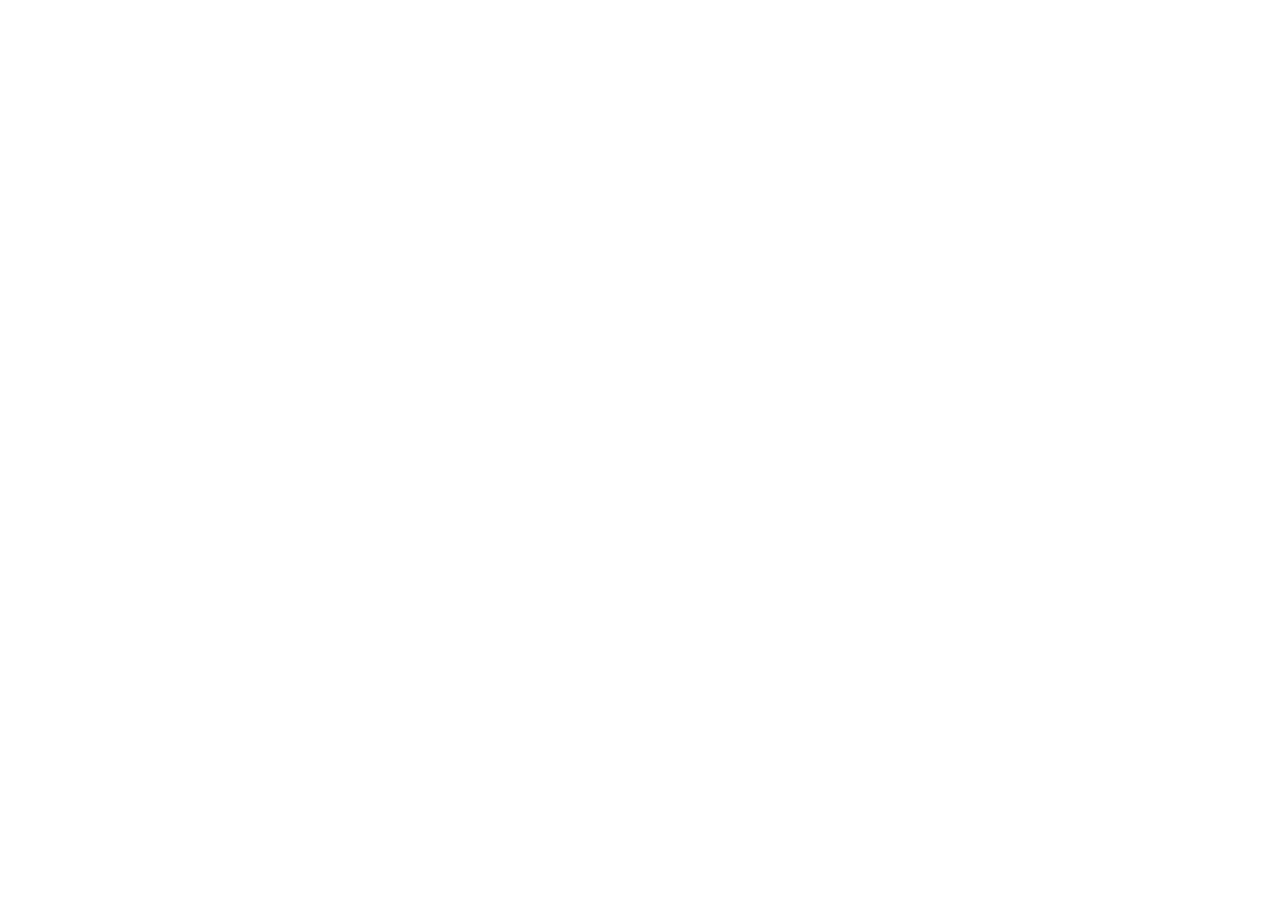
==== destinations.html @ 0dde1afb "Add files via upload" ====
<!doctype html>
<html lang="fr" dir="ltr">
<head>
<meta charset="utf-8">
<meta name="viewport" content="width=device-width,initial-scale=1">
<title>RIHAL NOUR – رحال نور</title>
<meta name="description" content="RIHAL NOUR, agence de voyages à Oujda (Maroc) : billetterie aérienne, voyages organisés, Omra, hôtels et séjours. Le monde à votre portée.">
<meta name="theme-color" content="#123C46">
<link rel="icon" href="images/favicon.svg" type="image/svg+xml">
<link rel="preconnect" href="https://fonts.googleapis.com">
<link rel="preconnect" href="https://fonts.gstatic.com" crossorigin>
<link href="https://fonts.googleapis.com/css2?family=Amiri:wght@400;700&family=Figtree:wght@400;500;600;700&family=Fraunces:opsz,wght@9..144,500;9..144,600&family=Tajawal:wght@400;500;700&display=swap" rel="stylesheet">
<link rel="stylesheet" href="css/style.css">
</head>
<body data-page="dest" data-title="t_dest">
<div id="hdr"></div>
<main id="main">
<section class="phead dark"><div class="wrap"><h1 data-i18n="ds_h"></h1><p data-i18n="ds_p"></p></div></section>
<section class="sec">
  <div class="wrap"><div class="tiles" data-render="dest"></div></div>
</section>
<section class="sec sec-alt">
  <div class="wrap">
    <div class="sec-head"><h2 data-i18n="gal_h"></h2><p data-i18n="gal_p"></p></div>
    <div class="gallery" data-render="gallery"></div>
  </div>
</section>
<section class="cta dark" data-render="cta"></section>
</main>
<div id="ftr"></div>
<script src="js/config.js"></script>
<script src="js/i18n.js"></script>
<script src="js/main.js"></script>
</body>
</html>
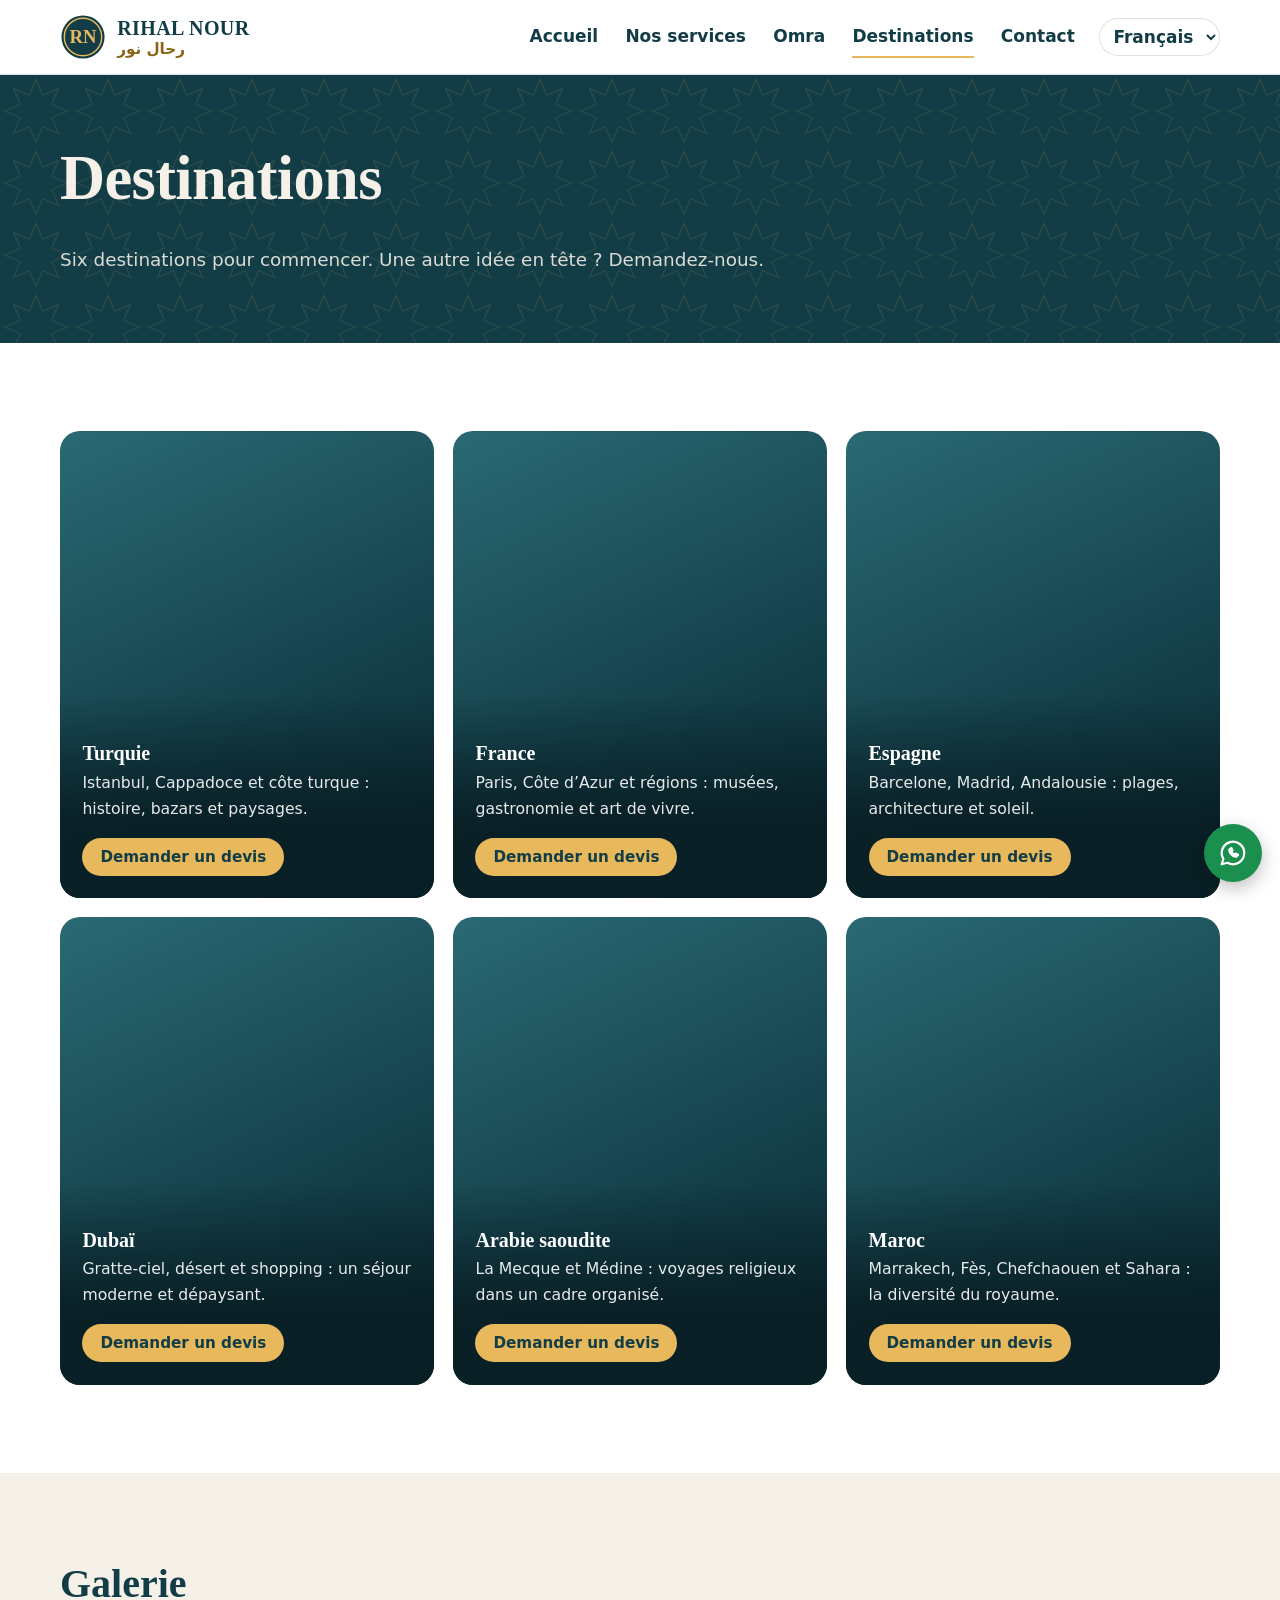
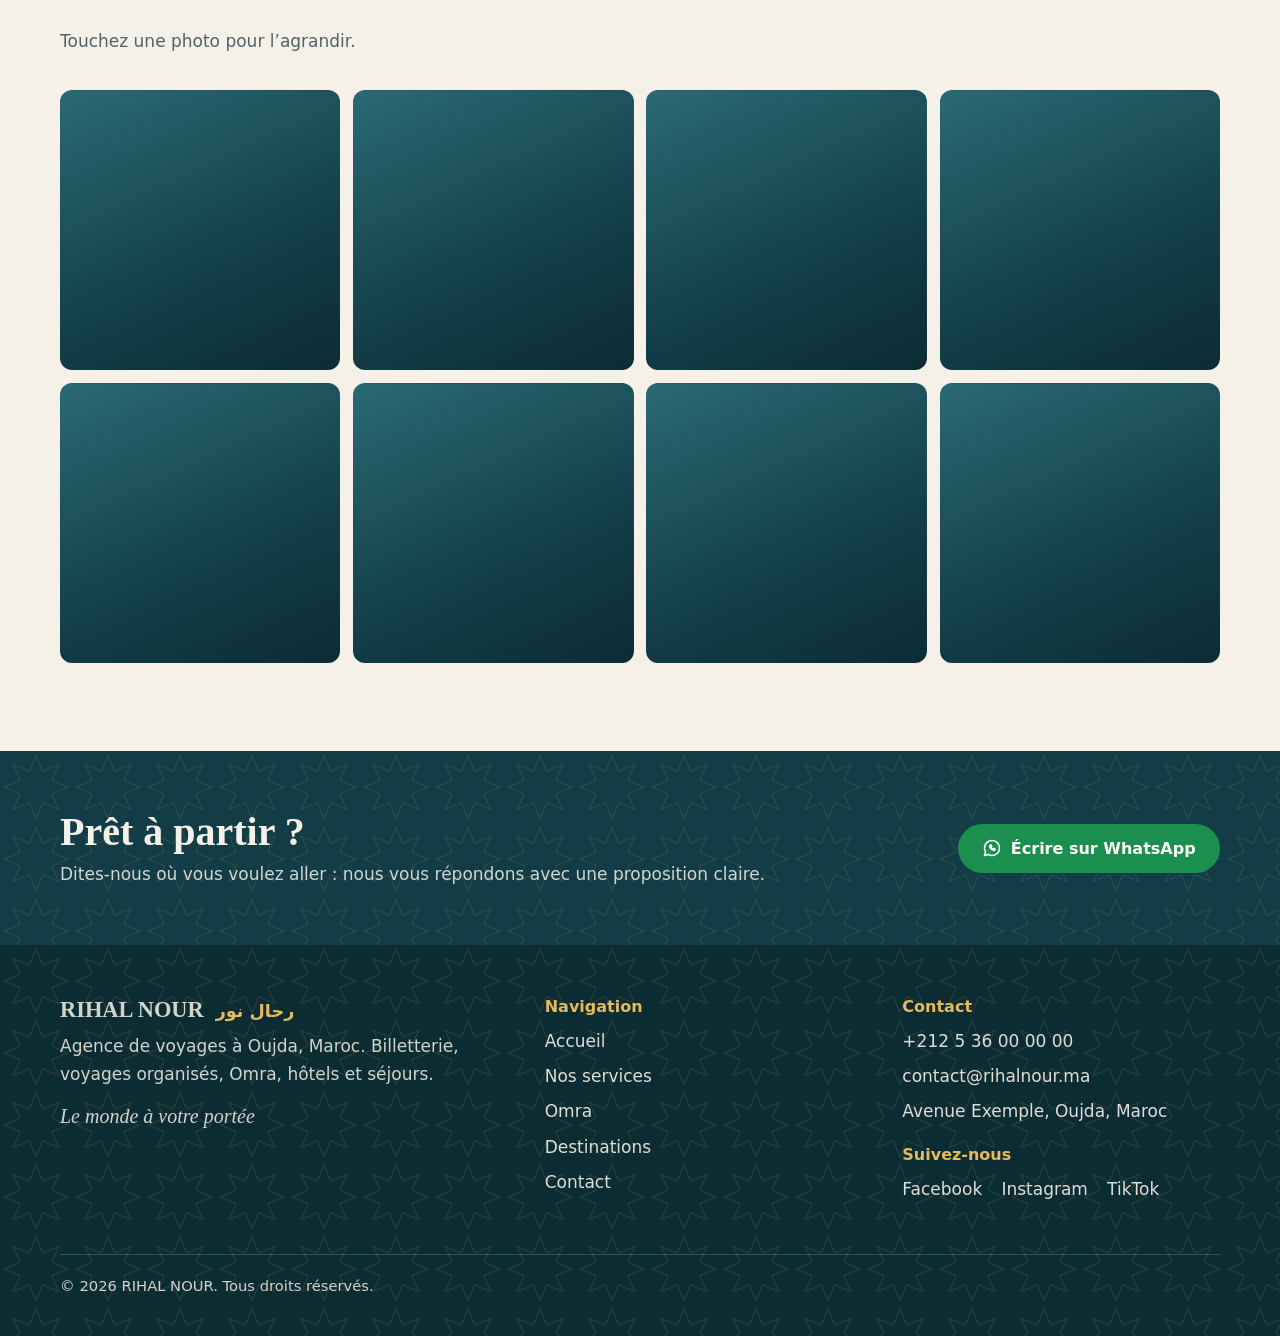
==== commit a5e9eb30: "Update destinations.html" ====
--- a/destinations.html
+++ b/destinations.html
@@ -10,7 +10,7 @@
 <link rel="preconnect" href="https://fonts.googleapis.com">
 <link rel="preconnect" href="https://fonts.gstatic.com" crossorigin>
 <link href="https://fonts.googleapis.com/css2?family=Amiri:wght@400;700&family=Figtree:wght@400;500;600;700&family=Fraunces:opsz,wght@9..144,500;9..144,600&family=Tajawal:wght@400;500;700&display=swap" rel="stylesheet">
-<link rel="stylesheet" href="css/style.css">
+<link rel="stylesheet" href="style.css">
 </head>
 <body data-page="dest" data-title="t_dest">
 <div id="hdr"></div>
@@ -28,8 +28,8 @@
 <section class="cta dark" data-render="cta"></section>
 </main>
 <div id="ftr"></div>
-<script src="js/config.js"></script>
-<script src="js/i18n.js"></script>
-<script src="js/main.js"></script>
+<script src="config.js"></script>
+<script src="i18n.js"></script>
+<script src="main.js"></script>
 </body>
 </html>
--- a/style.css
+++ b/style.css
@@ -0,0 +1,220 @@
+/* RIHAL NOUR – feuille de style unique
+   Motif signature : l’arche (mihrab) reprise de la bannière de l’agence. */
+:root{
+  --blue:#123C46;--blue-2:#0c2c34;--gold:#E7B85C;--gold-d:#8a6416;--beige:#F5F1E8;--white:#fff;
+  --ink:#15292e;--muted:#4f6469;--line:rgba(18,60,70,.15);
+  --g:linear-gradient(155deg,#2a6a74,#123C46 65%,#0c2c34);
+  --fd:"Fraunces","Amiri",Georgia,serif;--fb:"Figtree","Tajawal",system-ui,-apple-system,"Segoe UI",sans-serif;
+  --pat:url("data:image/svg+xml,%3Csvg xmlns='http://www.w3.org/2000/svg' width='72' height='72' viewBox='0 0 64 64'%3E%3Cpath d='M32 4l6 14 14-6-6 14 14 6-14 6 6 14-14-6-6 14-6-14-14 6 6-14-14-6 14-6-6-14 14 6z' fill='none' stroke='%23E7B85C' stroke-opacity='.13'/%3E%3C/svg%3E");
+}
+*,*::before,*::after{box-sizing:border-box}
+html{scroll-behavior:smooth}
+body{margin:0;font:400 1.0625rem/1.65 var(--fb);color:var(--ink);background:var(--white);-webkit-font-smoothing:antialiased}
+[dir=rtl] body{line-height:1.85}
+a{color:inherit}
+img,svg{max-width:100%}
+h1,h2,h3{font-family:var(--fd);font-weight:600;line-height:1.15;margin:0 0 .5em;color:var(--blue)}
+h1{font-size:clamp(2.2rem,5.4vw,3.9rem);letter-spacing:-.01em}
+h2{font-size:clamp(1.7rem,3.2vw,2.5rem)}
+h3{font-size:1.25rem}
+p{margin:0 0 1em}
+:focus-visible{outline:3px solid var(--blue);outline-offset:3px}
+.dark :focus-visible,.fab:focus-visible{outline-color:var(--gold)}
+.dark{color:var(--beige);background:var(--blue) var(--pat)}
+.dark h1,.dark h2,.dark h3{color:var(--beige)}
+.wrap{width:min(1160px,100% - 2.5rem);margin-inline:auto}
+.skip{position:absolute;inset-inline-start:1rem;top:-4rem;background:var(--gold);color:var(--blue);padding:.6rem 1rem;border-radius:8px;z-index:100}
+.skip:focus{top:1rem}
+
+/* Icônes */
+.ic{width:1.25em;height:1.25em;fill:none;stroke:currentColor;stroke-width:1.8;stroke-linecap:round;stroke-linejoin:round;flex:none}
+i[data-icon]{display:inline-flex}
+.ico{width:52px;height:52px;border-radius:50%;background:var(--beige);color:var(--blue);display:grid;place-items:center;flex:none}
+.ico .ic{width:26px;height:26px}
+
+/* En-tête */
+.hdr{position:sticky;top:0;z-index:50;background:rgba(255,255,255,.97);border-bottom:1px solid var(--line)}
+.hdr-in{display:flex;align-items:center;gap:1.5rem;min-height:74px}
+.brand{display:flex;align-items:center;gap:.7rem;text-decoration:none;color:var(--blue)}
+.logo-slot{width:46px;height:46px;flex:none}
+.logo-slot img,.logo-slot svg{width:100%;height:100%;object-fit:contain}
+.has-logo .brand-t{display:none}
+.has-logo .logo-slot{width:auto;height:54px}
+.has-logo .logo-slot img{width:auto;height:100%;mix-blend-mode:multiply}
+.brand-t{display:flex;flex-direction:column;line-height:1.1}
+.brand-t b{font:600 1.25rem var(--fd);letter-spacing:.02em}
+.brand-t i{font:700 .95rem var(--fb);font-style:normal;color:var(--gold-d)}
+.nav{display:flex;gap:1.7rem;margin-inline-start:auto}
+.nav a{color:var(--blue);text-decoration:none;font-weight:600;padding:.4rem 0;border-bottom:2px solid transparent}
+.nav a:hover,.nav a[aria-current]{border-color:var(--gold)}
+.hdr-act{display:flex;gap:.6rem;align-items:center}
+select,input,textarea{font:inherit;color:var(--ink);background:#fff;border:1.5px solid var(--line);border-radius:10px;padding:.65rem .85rem;width:100%}
+.hdr-act select{width:auto;padding:.45rem .6rem;border-radius:999px;font-weight:600;color:var(--blue)}
+.burger{display:none;place-items:center;width:44px;height:44px;border-radius:50%;border:1.5px solid var(--line);background:#fff;color:var(--blue);cursor:pointer}
+@media(max-width:900px){
+  .burger{display:grid}
+  .hdr-act{margin-inline-start:auto}
+  .nav{display:none;position:absolute;inset-inline:0;top:100%;margin:0;background:#fff;flex-direction:column;gap:0;padding:.4rem 1.25rem 1rem;border-bottom:1px solid var(--line)}
+  .nav.open{display:flex}
+  .nav a{padding:.85rem 0;border-bottom:1px solid var(--line)}
+}
+
+/* Boutons */
+.btn{display:inline-flex;align-items:center;justify-content:center;gap:.55rem;padding:.8rem 1.4rem;border-radius:999px;font:600 1rem var(--fb);text-decoration:none;border:2px solid transparent;cursor:pointer;transition:background .2s,color .2s,border-color .2s}
+.btn-wa{background:#1b8f4e;color:#fff}.btn-wa:hover{background:#157a41}
+.btn-gold{background:var(--gold);color:var(--blue)}.btn-gold:hover{background:#f0c973}
+.btn-line{border-color:rgba(245,241,232,.7);color:var(--beige)}.btn-line:hover{background:rgba(245,241,232,.12)}
+.btn-ink{border-color:var(--blue);color:var(--blue);background:transparent}.btn-ink:hover{background:var(--blue);color:var(--beige)}
+.btn-sm{padding:.5rem 1rem;font-size:.95rem}
+.btns{display:flex;flex-wrap:wrap;gap:.8rem;margin-top:1.6rem}
+.slogan{font:italic 500 1.25rem var(--fd);color:var(--gold);margin:0 0 1rem}
+[dir=rtl] .slogan{font-style:normal;font-weight:700}
+
+/* Arche */
+.ph{background-color:#1d5560;background-image:var(--g);background-size:cover;background-position:center}
+.arch{border-radius:999px 999px 18px 18px}
+.i-hero{background-image:url(../images/hero.jpg),var(--g)}
+.i-turkey{background-image:url(../images/turkey.jpg),var(--g)}
+.i-france{background-image:url(../images/france.jpg),var(--g)}
+.i-spain{background-image:url(../images/spain.jpg),var(--g)}
+.i-dubai{background-image:url(../images/dubai.jpg),var(--g)}
+.i-saudi{background-image:url(../images/saudi.jpg),var(--g)}
+.i-morocco{background-image:url(../images/morocco.jpg),var(--g)}
+.i-makkah{background-image:url(../images/makkah.jpg),var(--g)}
+.i-madinah{background-image:url(../images/madinah.jpg),var(--g)}
+
+/* Sections */
+.sec{padding:clamp(3rem,7vw,5.5rem) 0}
+.sec-alt{background:var(--beige)}
+.sec-head{max-width:640px;margin-bottom:2.2rem}
+.sec-head p{color:var(--muted)}
+.dark .sec-head p{color:rgba(245,241,232,.8)}
+.note{font-size:.95rem;color:var(--muted);border-inline-start:3px solid var(--gold);padding-inline-start:.8rem}
+.tag{display:inline-block;font-size:.8rem;font-weight:600;padding:.1rem .6rem;border-radius:999px;background:var(--gold);color:var(--blue);margin-inline-start:.5rem}
+
+/* Hero */
+.hero{padding:clamp(2.5rem,6vw,5rem) 0 clamp(3rem,7vw,5.5rem);overflow:hidden}
+.hero-g{display:grid;grid-template-columns:1.15fr .85fr;gap:clamp(2rem,5vw,4rem);align-items:center}
+.hero-t .lead{font-size:1.2rem;max-width:34em;color:rgba(245,241,232,.88)}
+.hero .arch{aspect-ratio:4/5;width:min(100%,430px);justify-self:center;outline:2px solid var(--gold);outline-offset:12px;animation:rise 1.1s cubic-bezier(.2,.7,.2,1) both}
+@keyframes rise{from{clip-path:inset(100% 0 0 0)}to{clip-path:inset(-20px)}}
+@media(max-width:820px){.hero-g{grid-template-columns:1fr}.hero .arch{width:min(78%,340px);order:-1}}
+
+/* Page head */
+.phead{padding:clamp(2.5rem,6vw,4.2rem) 0}
+.phead p{max-width:40em;font-size:1.15rem;color:rgba(245,241,232,.88);margin:0}
+
+/* À propos */
+.two{display:grid;grid-template-columns:1fr 1fr;gap:clamp(2rem,5vw,4rem);align-items:center}
+.two .arch{aspect-ratio:4/5;width:min(100%,380px);justify-self:center}
+@media(max-width:820px){.two{grid-template-columns:1fr}}
+
+/* Services */
+.grid3{display:grid;grid-template-columns:repeat(auto-fill,minmax(290px,1fr));gap:1.4rem}
+.svc{background:#fff;border:1px solid var(--line);border-radius:14px;padding:1.6rem;transition:border-color .2s}
+.svc:hover{border-color:var(--gold)}
+.svc .ico{margin-bottom:1rem}
+.svc p{color:var(--muted);margin:0}
+.sec-alt .svc{background:#fff}
+
+/* Destinations : tuiles photo */
+.tiles{display:grid;grid-template-columns:repeat(auto-fill,minmax(310px,1fr));gap:1.2rem}
+.tile{position:relative;aspect-ratio:4/5;border-radius:20px;overflow:hidden;display:flex;align-items:flex-end}
+.tile-b{width:100%;padding:3rem 1.4rem 1.4rem;color:#fff;background:linear-gradient(to top,rgba(8,30,36,.94) 35%,rgba(8,30,36,0))}
+.tile h3{color:#fff;margin-bottom:.3rem}
+.tile p{font-size:.98rem;margin-bottom:1rem;color:rgba(255,255,255,.9)}
+
+/* Offres : lignes */
+.offers{display:grid;gap:1rem}
+.offer{display:grid;grid-template-columns:200px 1fr auto;align-items:center;gap:1.5rem;background:#fff;border:1px solid var(--line);border-radius:6px;padding:.8rem;padding-inline-end:1.6rem}
+.offer-img{height:130px;border-radius:4px;position:relative}
+.offer-img .tag{position:absolute;top:.5rem;inset-inline-start:.5rem;margin:0}
+.offer-b h3{margin-bottom:.2rem}.offer-b p{margin:0;color:var(--muted)}
+.offer-p{display:flex;flex-direction:column;align-items:flex-end;gap:.25rem;text-align:end}
+.offer-p small{color:var(--muted)}
+.offer-p strong{font:600 1.5rem var(--fd);color:var(--blue)}
+@media(max-width:760px){.offer{grid-template-columns:1fr;padding-inline-end:.8rem}.offer-img{height:170px}.offer-p{align-items:flex-start;text-align:start;flex-direction:row;flex-wrap:wrap;align-items:center;gap:.8rem}}
+
+/* Omra */
+.omra-g{display:grid;grid-template-columns:1fr 1fr;gap:clamp(2rem,5vw,4rem);align-items:center}
+.pair{display:flex;gap:1rem;justify-content:center;align-items:flex-end}
+.pair .arch{flex:1;max-width:240px;aspect-ratio:3/5;outline:2px solid var(--gold);outline-offset:8px;position:relative}
+.pair .arch:last-child{aspect-ratio:3/4}
+.pair{padding:10px}
+.cap{position:absolute;inset-inline:0;bottom:0;padding:2.5rem .8rem .8rem;color:#fff;text-align:center;border-radius:0 0 18px 18px;background:linear-gradient(to top,rgba(8,30,36,.9),rgba(8,30,36,0))}
+.cap b{font:600 1.1rem var(--fd);display:block}.cap span{font-size:.85rem}
+.checks{list-style:none;margin:1.2rem 0 1.6rem;padding:0;display:grid;gap:.6rem}
+.checks li,.why li,.info li{display:flex;gap:.7rem;align-items:flex-start}
+.checks .ic,.info .ic{color:var(--gold-d);margin-top:.2rem}
+.dark .checks .ic{color:var(--gold)}
+.rows{list-style:none;margin:0;padding:0;display:grid;gap:1.4rem}
+.row{display:flex;gap:1.1rem}.row h3{margin-bottom:.15rem}.row p{margin:0;color:var(--muted)}
+.info{list-style:none;margin:0;padding:0;display:grid;gap:1rem;max-width:44em}
+@media(max-width:820px){.omra-g{grid-template-columns:1fr}.pair .arch{max-width:46%}}
+
+/* Pourquoi / avis */
+.why{list-style:none;margin:0;padding:0;display:grid;grid-template-columns:1fr 1fr;gap:2rem 3rem}
+.why .ic{color:var(--gold-d);width:30px;height:30px;margin-top:.1rem}
+.why h3{margin-bottom:.2rem}.why p{margin:0;color:var(--muted)}
+@media(max-width:760px){.why{grid-template-columns:1fr}}
+.revs{display:grid;grid-template-columns:repeat(auto-fit,minmax(260px,1fr));gap:2rem;margin:0 0 1.5rem}
+.rev{margin:0;padding-top:1.6rem;border-top:3px solid var(--gold)}
+.rev p{font:italic 500 1.2rem/1.5 var(--fd)}
+[dir=rtl] .rev p{font-style:normal}
+.rev footer{font-size:.95rem;color:var(--muted)}
+
+/* Étapes (séquence réelle) */
+.steps{list-style:none;counter-reset:s;margin:0;padding:0;display:grid;grid-template-columns:repeat(auto-fit,minmax(240px,1fr));gap:1.6rem}
+.steps li{counter-increment:s;position:relative;padding-inline-start:3.4rem}
+.steps li::before{content:counter(s);position:absolute;inset-inline-start:0;top:0;width:2.5rem;height:2.5rem;border-radius:50%;background:var(--blue);color:var(--gold);font:600 1.2rem/2.5rem var(--fd);text-align:center}
+.steps p{color:var(--muted);margin:0}
+
+/* Bandeau d’appel */
+.cta{padding:clamp(2.4rem,5vw,3.6rem) 0}
+.cta-in{display:flex;flex-wrap:wrap;gap:1.5rem;align-items:center;justify-content:space-between}
+.cta h2{margin-bottom:.3rem}.cta p{margin:0;color:rgba(245,241,232,.85)}
+
+/* Galerie */
+.gallery{display:grid;grid-template-columns:repeat(auto-fill,minmax(230px,1fr));gap:.8rem}
+.g-item{aspect-ratio:1;border:0;border-radius:12px;cursor:zoom-in;padding:0;transition:filter .2s}
+.g-item:hover{filter:brightness(1.1)}
+.lb{border:0;padding:0;background:transparent;max-width:min(92vw,1000px);width:100%}
+.lb::backdrop{background:rgba(8,30,36,.88)}
+.lb-img{aspect-ratio:3/2;border-radius:14px}
+.lb-x{position:absolute;top:.7rem;inset-inline-end:.7rem;z-index:1;width:42px;height:42px;border-radius:50%;border:0;background:var(--beige);color:var(--blue);cursor:pointer;display:grid;place-items:center}
+
+/* Contact */
+.ct-g{display:grid;grid-template-columns:.9fr 1.1fr;gap:clamp(2rem,5vw,4rem);align-items:start}
+.cinfo{list-style:none;margin:0;padding:0;display:grid;gap:1.3rem}
+.cinfo li{display:flex;gap:1rem;align-items:flex-start}
+.cinfo small{color:var(--muted);display:block}.cinfo p{margin:0;font-weight:600}.cinfo a{text-decoration:none}.cinfo a:hover{text-decoration:underline}
+.form{display:grid;gap:1.1rem}
+.field label{display:block;font-weight:600;margin-bottom:.35rem;color:var(--blue)}
+textarea{min-height:130px;resize:vertical}
+input:focus,select:focus,textarea:focus{outline:3px solid var(--gold);outline-offset:1px;border-color:var(--blue)}
+[aria-invalid=true]{border-color:#b3261e}
+.err{display:block;min-height:1.2em;color:#b3261e;font-size:.9rem;margin-top:.25rem}
+#fstatus{color:#17643a;font-weight:600;margin:0}
+.map{display:grid;gap:1rem;justify-items:start}
+.map iframe{width:100%;height:380px;border:0;border-radius:14px}
+.map-ph{width:100%;height:260px;border-radius:14px;border:2px dashed var(--line);display:grid;place-content:center;justify-items:center;gap:.4rem;color:var(--muted);text-align:center;padding:1rem}
+.map-ph .ic{width:34px;height:34px;color:var(--gold-d)}
+@media(max-width:820px){.ct-g{grid-template-columns:1fr}}
+
+/* Pied de page */
+.ftr{padding:3.2rem 0 1.4rem;background-color:var(--blue-2)}
+.ftr-g{display:grid;grid-template-columns:1.4fr 1fr 1fr;gap:2.5rem}
+.ftr h3{font:700 1rem var(--fb);color:var(--gold);margin:0 0 .7rem}
+.ftr-brand{font:600 1.4rem var(--fd);margin:0 0 .6rem}.ftr-brand span{color:var(--gold);font-family:var(--fb);font-size:1.1rem;margin-inline-start:.4rem}
+.ftr p{color:rgba(245,241,232,.85)}
+.flinks{list-style:none;margin:0 0 1.2rem;padding:0;display:grid;gap:.45rem;color:rgba(245,241,232,.9)}
+.flinks a{text-decoration:none}.flinks a:hover{color:var(--gold);text-decoration:underline}
+.soc{grid-auto-flow:column;justify-content:start;gap:1.2rem}
+.copy{margin-top:2rem;padding-top:1.2rem;border-top:1px solid rgba(245,241,232,.18);font-size:.92rem}
+@media(max-width:820px){.ftr-g{grid-template-columns:1fr}}
+
+/* Bouton WhatsApp flottant */
+.fab{position:fixed;inset-inline-end:1.1rem;bottom:1.1rem;z-index:60;width:58px;height:58px;border-radius:50%;background:#1b8f4e;color:#fff;display:grid;place-items:center;box-shadow:0 6px 18px rgba(0,0,0,.25);transition:transform .2s}
+.fab:hover{transform:scale(1.07)}.fab .ic{width:30px;height:30px}
+
+@media(prefers-reduced-motion:reduce){html{scroll-behavior:auto}*{animation:none!important;transition:none!important}}
